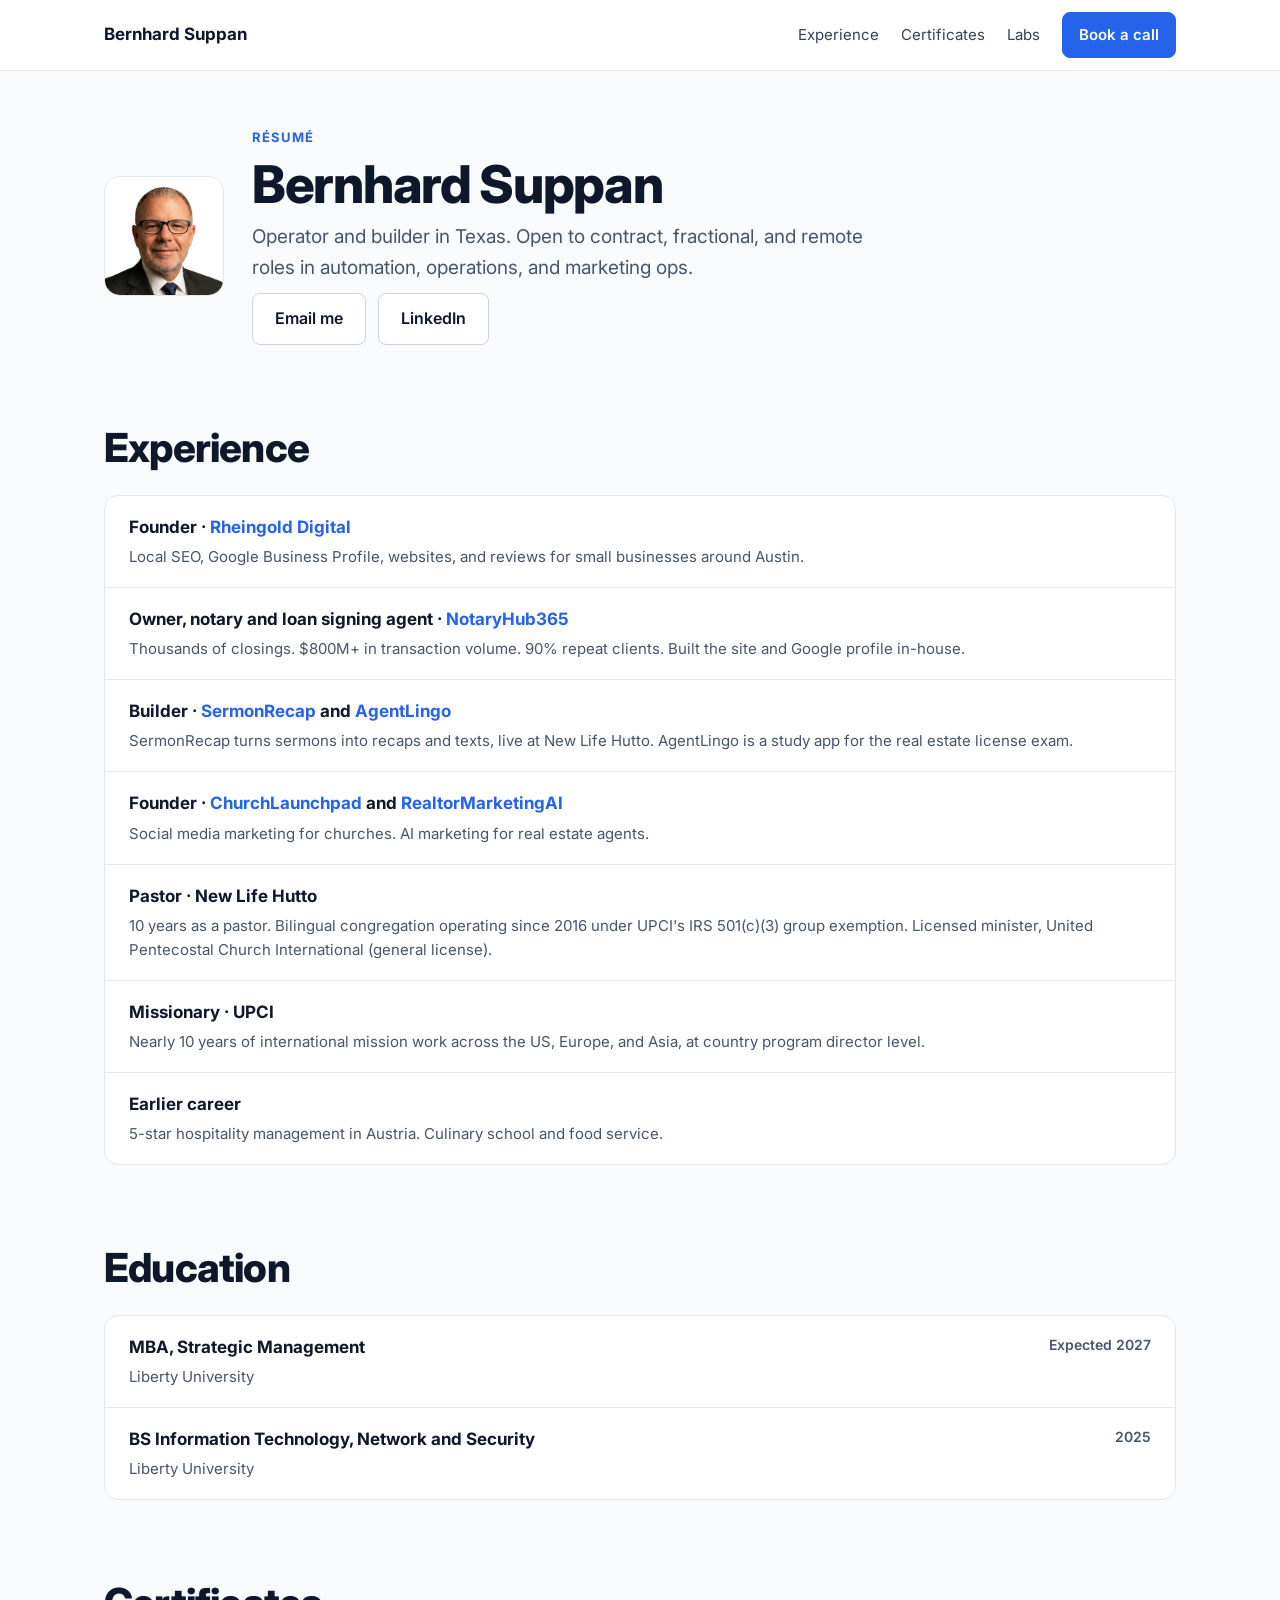
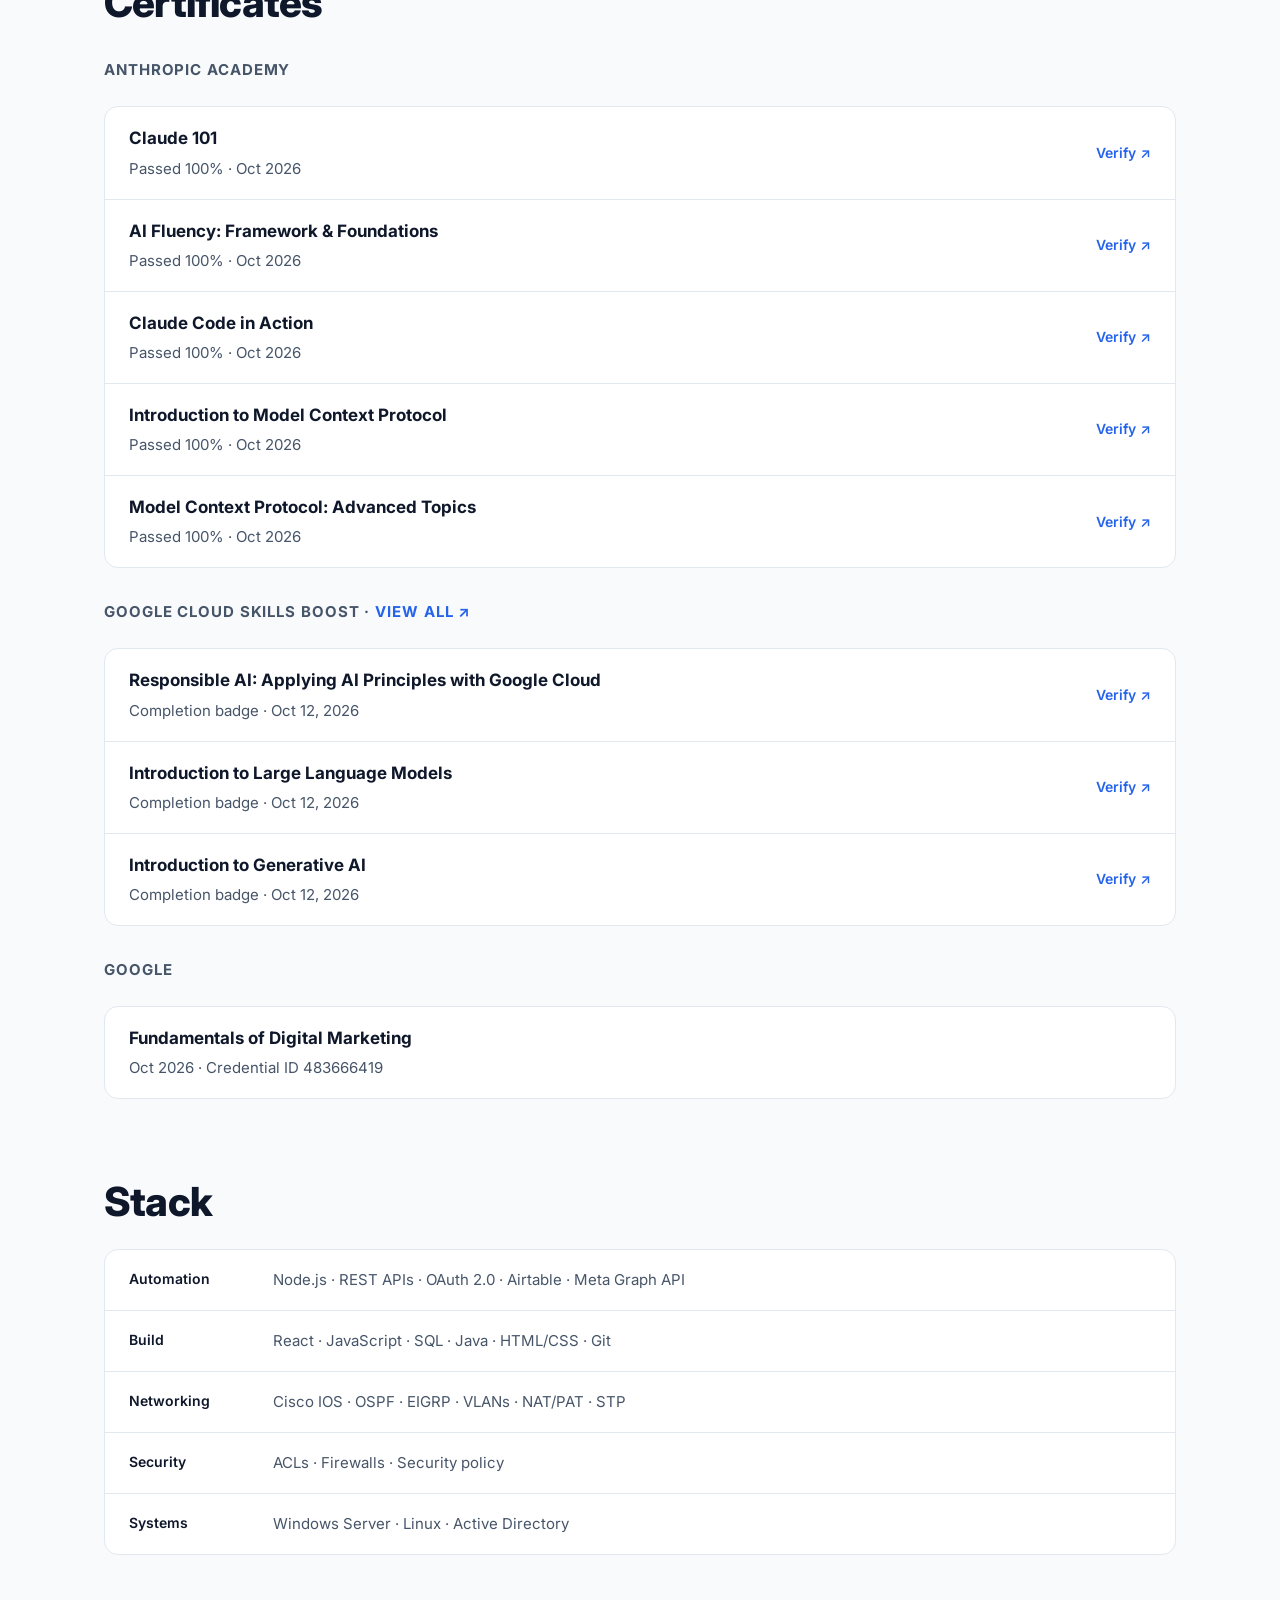
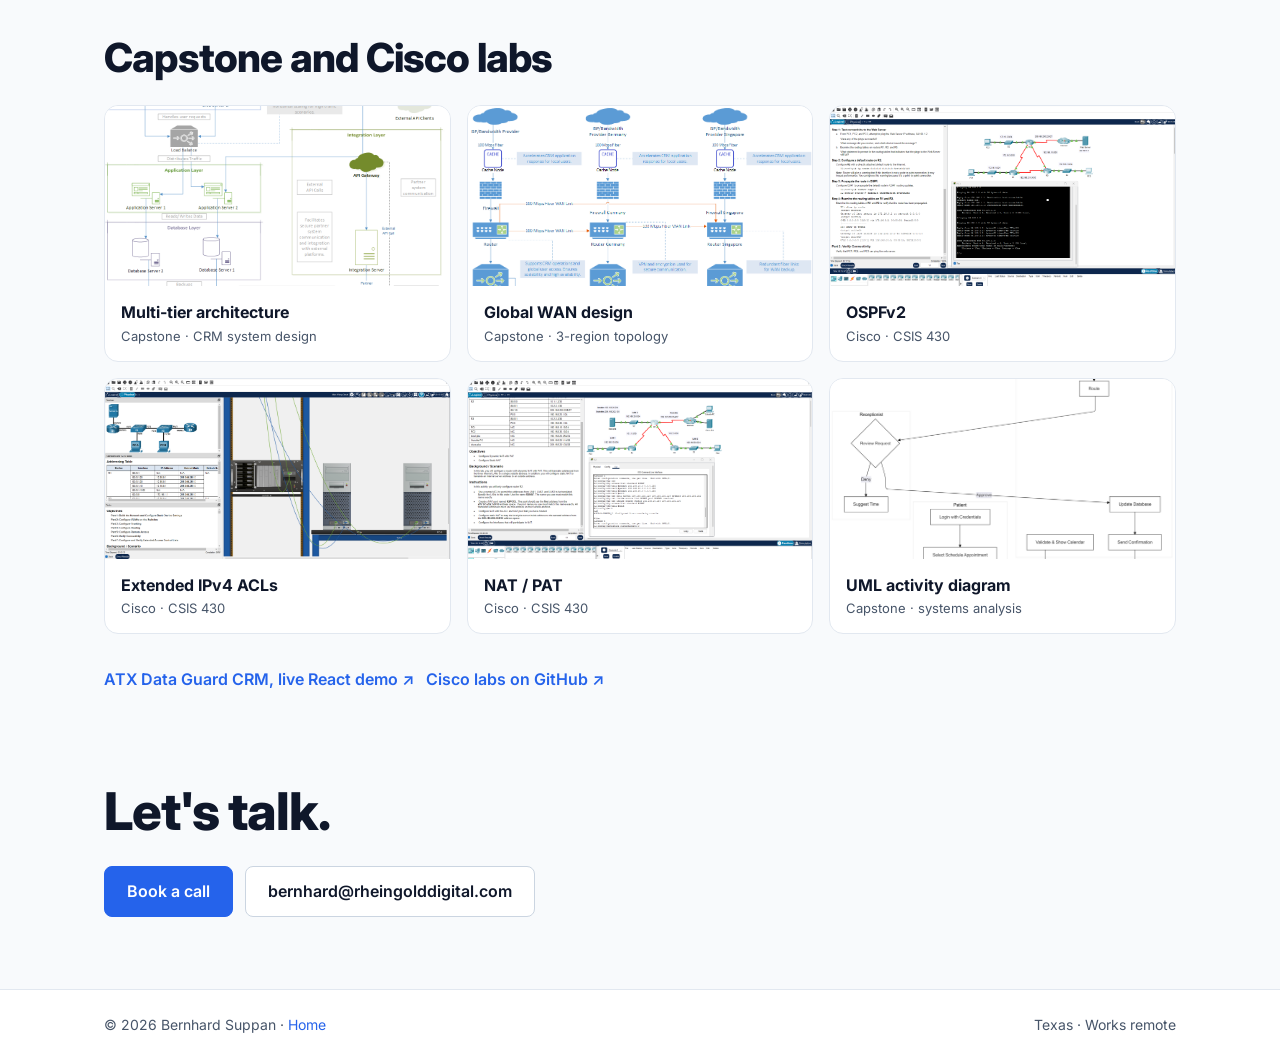
==== resume.html @ 8e3b4727 "v2: operator-first homepage, résumé page, light theme - Homepage: "Operator first. Builder second." " ====
<!DOCTYPE html>
<html lang="en">
<head>
<meta charset="UTF-8">
<meta name="viewport" content="width=device-width, initial-scale=1.0">
<title>Résumé | Bernhard Suppan</title>
<meta name="description" content="Bernhard Suppan résumé: experience, education, certificates, Cisco and capstone labs, and technical stack.">
<link rel="canonical" href="https://bernhardsuppan.com/resume.html">
<link rel="icon" href="favicon.svg" type="image/svg+xml">
<meta property="og:type" content="profile">
<meta property="og:url" content="https://bernhardsuppan.com/resume.html">
<meta property="og:title" content="Résumé | Bernhard Suppan">
<meta property="og:description" content="Experience, education, certificates, labs, and stack.">
<meta property="og:image" content="https://bernhardsuppan.com/assets/headshot.jpg">
<meta name="twitter:card" content="summary">
<link rel="preconnect" href="https://fonts.googleapis.com">
<link href="https://fonts.googleapis.com/css2?family=Inter:wght@400;500;600;700;800&display=swap" rel="stylesheet">
<link rel="stylesheet" href="site.css">
<!-- Google Analytics 4 (G-V70C5KFFZ8): fires only on the live domain, not on previews/localhost -->
<script>
(function () {
  var LIVE = ['bernhardsuppan.com','www.bernhardsuppan.com'];
  window.dataLayer = window.dataLayer || [];
  window.gtag = function () { dataLayer.push(arguments); };
  if (LIVE.indexOf(location.hostname) === -1) return;
  var s = document.createElement('script');
  s.async = true;
  s.src = 'https://www.googletagmanager.com/gtag/js?id=G-V70C5KFFZ8';
  document.head.appendChild(s);
  gtag('js', new Date());
  gtag('config', 'G-V70C5KFFZ8');
  document.addEventListener('click', function (e) {
    var a = e.target.closest && e.target.closest('a[href]');
    if (!a) return;
    var href = a.getAttribute('href') || '';
    if (href.indexOf('tel:') === 0) gtag('event', 'call_click', { link_url: href });
    else if (href.indexOf('sms:') === 0) gtag('event', 'text_click', { link_url: href });
    else if (href.indexOf('mailto:') === 0) gtag('event', 'email_click', { link_url: href });
  });
})();
</script>
</head>
<body>

<header class="top"><div class="wrap">
<a class="brand" href="/">Bernhard Suppan</a>
<nav class="nav" aria-label="Main">
<a href="#experience">Experience</a>
<a href="#certificates">Certificates</a>
<a href="#labs">Labs</a>
<a class="btn p" href="https://rheingolddigital.com/contact">Book a call</a>
</nav>
</div></header>

<main><div class="wrap">

<section class="rhead" aria-label="Summary">
<picture><source srcset="assets/headshot.webp" type="image/webp"><img src="assets/headshot.jpg" alt="Bernhard Suppan" width="640" height="640"></picture>
<div class="copy">
<p class="eyebrow">Résumé</p>
<h1>Bernhard Suppan</h1>
<p class="lead">Operator and builder in Texas. Open to contract, fractional, and remote roles in automation, operations, and marketing ops.</p>
<p class="print">bernhard@rheingolddigital.com · bernhardsuppan.com · linkedin.com/in/bernhardsuppan</p>
<div class="btns noprint">
<a class="btn" href="mailto:bernhard@rheingolddigital.com">Email me</a>
<a class="btn" href="https://www.linkedin.com/in/bernhardsuppan">LinkedIn</a>
</div>
</div>
</section>

<section id="experience" class="sec">
<h2>Experience</h2>
<div class="list">
<div class="item"><div class="what"><b>Founder · <a href="https://rheingolddigital.com/">Rheingold Digital</a></b><span>Local SEO, Google Business Profile, websites, and reviews for small businesses around Austin.</span></div></div>
<div class="item"><div class="what"><b>Owner, notary and loan signing agent · <a href="https://notaryhub365.com/">NotaryHub365</a></b><span>Thousands of closings. $800M+ in transaction volume. 90% repeat clients. Built the site and Google profile in-house.</span></div></div>
<div class="item"><div class="what"><b>Builder · <a href="https://sermonrecap.church/">SermonRecap</a> and <a href="https://agentlingo.app/">AgentLingo</a></b><span>SermonRecap turns sermons into recaps and texts, live at New Life Hutto. AgentLingo is a study app for the real estate license exam.</span></div></div>
<div class="item"><div class="what"><b>Founder · <a href="https://churchlaunchpad.org/">ChurchLaunchpad</a> and <a href="https://realtormarketingai.com/">RealtorMarketingAI</a></b><span>Social media marketing for churches. AI marketing for real estate agents.</span></div></div>
<div class="item"><div class="what"><b>Pastor · New Life Hutto</b><span>10 years as a pastor. Bilingual congregation operating since 2016 under UPCI's IRS 501(c)(3) group exemption. Licensed minister, United Pentecostal Church International (general license).</span></div></div>
<div class="item"><div class="what"><b>Missionary · UPCI</b><span>Nearly 10 years of international mission work across the US, Europe, and Asia, at country program director level.</span></div></div>
<div class="item"><div class="what"><b>Earlier career</b><span>5-star hospitality management in Austria. Culinary school and food service.</span></div></div>
</div>
</section>

<section id="education" class="sec">
<h2>Education</h2>
<div class="list">
<div class="item"><div class="what"><b>MBA, Strategic Management</b><span>Liberty University</span></div><span class="when">Expected 2027</span></div>
<div class="item"><div class="what"><b>BS Information Technology, Network and Security</b><span>Liberty University</span></div><span class="when">2025</span></div>
</div>
</section>

<section id="certificates" class="sec">
<h2>Certificates</h2>
<h3 class="grp">Anthropic Academy</h3>
<div class="list">
<div class="item"><div class="what"><b>Claude 101</b><span>Passed 100% · Oct 2026</span></div><a class="vf noprint" href="https://verify.skilljar.com/c/3dv4jkt984a2">Verify ↗</a></div>
<div class="item"><div class="what"><b>AI Fluency: Framework &amp; Foundations</b><span>Passed 100% · Oct 2026</span></div><a class="vf noprint" href="https://academy.claude.com/verify/4eb1d12a921b70a8415e87278ca25619">Verify ↗</a></div>
<div class="item"><div class="what"><b>Claude Code in Action</b><span>Passed 100% · Oct 2026</span></div><a class="vf noprint" href="https://academy.claude.com/verify/f83b4004936eb5883d4b7469997f448d">Verify ↗</a></div>
<div class="item"><div class="what"><b>Introduction to Model Context Protocol</b><span>Passed 100% · Oct 2026</span></div><a class="vf noprint" href="https://academy.claude.com/verify/8bc126b3c636fe4b3e0284db522e80e6">Verify ↗</a></div>
<div class="item"><div class="what"><b>Model Context Protocol: Advanced Topics</b><span>Passed 100% · Oct 2026</span></div><a class="vf noprint" href="https://academy.claude.com/verify/62d82185ee038b88aa3bcbc15c853c36">Verify ↗</a></div>
</div>
<h3 class="grp">Google Cloud Skills Boost · <a class="noprint" href="https://www.skills.google/public_profiles/6789182f-9c75-49cd-b3df-f62cb9f403fa">View all ↗</a></h3>
<div class="list">
<div class="item"><div class="what"><b>Responsible AI: Applying AI Principles with Google Cloud</b><span>Completion badge · Oct 12, 2026</span></div><a class="vf noprint" href="https://www.skills.google/public_profiles/6789182f-9c75-49cd-b3df-f62cb9f403fa/badges/28826274">Verify ↗</a></div>
<div class="item"><div class="what"><b>Introduction to Large Language Models</b><span>Completion badge · Oct 12, 2026</span></div><a class="vf noprint" href="https://www.skills.google/public_profiles/6789182f-9c75-49cd-b3df-f62cb9f403fa/badges/28826271">Verify ↗</a></div>
<div class="item"><div class="what"><b>Introduction to Generative AI</b><span>Completion badge · Oct 12, 2026</span></div><a class="vf noprint" href="https://www.skills.google/public_profiles/6789182f-9c75-49cd-b3df-f62cb9f403fa/badges/28826254">Verify ↗</a></div>
</div>
<h3 class="grp">Google</h3>
<div class="list">
<div class="item"><div class="what"><b>Fundamentals of Digital Marketing</b><span>Oct 2026 · Credential ID 483666419</span></div></div>
</div>
</section>

<section id="stack" class="sec skills">
<h2>Stack</h2>
<div class="list">
<div class="item"><span class="when">Automation</span><div class="what"><span>Node.js · REST APIs · OAuth 2.0 · Airtable · Meta Graph API</span></div></div>
<div class="item"><span class="when">Build</span><div class="what"><span>React · JavaScript · SQL · Java · HTML/CSS · Git</span></div></div>
<div class="item"><span class="when">Networking</span><div class="what"><span>Cisco IOS · OSPF · EIGRP · VLANs · NAT/PAT · STP</span></div></div>
<div class="item"><span class="when">Security</span><div class="what"><span>ACLs · Firewalls · Security policy</span></div></div>
<div class="item"><span class="when">Systems</span><div class="what"><span>Windows Server · Linux · Active Directory</span></div></div>
</div>
</section>

<section id="labs" class="sec noprint">
<h2>Capstone and Cisco labs</h2>
<div class="labs">
<figure class="lab"><img src="assets/n-tier-architecture.png" alt="Multi-tier architecture" loading="lazy"><figcaption><b>Multi-tier architecture</b><span>Capstone · CRM system design</span></figcaption></figure>
<figure class="lab"><img src="assets/distributed-network.png" alt="Global WAN design" loading="lazy"><figcaption><b>Global WAN design</b><span>Capstone · 3-region topology</span></figcaption></figure>
<figure class="lab"><img src="assets/ospfv2-lab.png" alt="OSPFv2" loading="lazy"><figcaption><b>OSPFv2</b><span>Cisco · CSIS 430</span></figcaption></figure>
<figure class="lab"><img src="assets/acl-config.png" alt="Extended IPv4 ACLs" loading="lazy"><figcaption><b>Extended IPv4 ACLs</b><span>Cisco · CSIS 430</span></figcaption></figure>
<figure class="lab"><img src="assets/nat-ipv4.png" alt="NAT / PAT" loading="lazy"><figcaption><b>NAT / PAT</b><span>Cisco · CSIS 430</span></figcaption></figure>
<figure class="lab"><img src="assets/activity-diagram.png" alt="UML activity diagram" loading="lazy"><figcaption><b>UML activity diagram</b><span>Capstone · systems analysis</span></figcaption></figure>
</div>
<div class="btns">
<a class="more" href="https://rheingold777.github.io/atx-crm-demo/">ATX Data Guard CRM, live React demo ↗</a>
<a class="more" href="https://github.com/Rheingold777/cisco-networking-labs">Cisco labs on GitHub ↗</a>
</div>
</section>

<section class="contact sec">
<h2>Let's talk.</h2>
<div class="btns">
<a class="btn p" href="https://rheingolddigital.com/contact">Book a call</a>
<a class="btn" href="mailto:bernhard@rheingolddigital.com">bernhard@rheingolddigital.com</a>
</div>
</section>

</div></main>

<footer><div class="wrap">
<span>© 2026 Bernhard Suppan · <a href="/">Home</a></span>
<span>Texas · Works remote</span>
</div></footer>
</body>
</html>
---- site.css ----
:root{--bg:#F8FAFC;--card:#FFFFFF;--tx:#0F172A;--mute:#475569;--line:#E2E8F0;--line2:#CBD5E1;--ac:#2563EB;--ac2:#1D4ED8;--soft:#F1F5F9;--dark:#0F172A}
*{box-sizing:border-box;margin:0;padding:0}
html{scroll-behavior:smooth}
body{background:var(--bg);color:var(--tx);font:16px/1.6 Inter,-apple-system,"Segoe UI",Roboto,sans-serif;-webkit-font-smoothing:antialiased}
a{color:var(--ac);text-decoration:none}a:hover{color:var(--ac2)}
img{max-width:100%;display:block}
.wrap{max-width:1120px;margin:0 auto;padding:0 24px}
.top{background:var(--card);border-bottom:1px solid var(--line);position:sticky;top:0;z-index:10}
.top .wrap{display:flex;flex-wrap:wrap;gap:12px 24px;align-items:center;justify-content:space-between;padding-top:12px;padding-bottom:12px}
.brand{font-weight:700;font-size:17px;color:var(--tx)}
.nav{display:flex;flex-wrap:wrap;gap:8px 22px;align-items:center;font-size:15px}
.nav a{color:#334155}.nav a:hover{color:var(--ac)}
.btn{display:inline-flex;align-items:center;justify-content:center;min-height:48px;padding:12px 22px;border-radius:8px;font-weight:600;font-size:16px;border:1px solid var(--line2);background:var(--card);color:var(--tx);text-align:center}
.btn:hover{border-color:var(--ac);color:var(--tx)}
.btn.p{background:var(--ac);border-color:var(--ac);color:#fff}.btn.p:hover{background:var(--ac2);color:#fff}
.nav .btn{min-height:44px;padding:10px 16px;font-size:15px}
.nav .btn.p{color:#fff}
.btns{display:flex;flex-wrap:wrap;gap:12px}
.eyebrow{font-size:13px;font-weight:700;letter-spacing:.08em;text-transform:uppercase;color:var(--ac)}
h1{font-size:clamp(40px,6vw,68px);line-height:1.05;font-weight:800;letter-spacing:-.025em}
h1 span{display:block}h1 .ac{color:var(--ac)}
h2{font-size:clamp(28px,3.6vw,40px);line-height:1.15;font-weight:800;letter-spacing:-.02em}
.lead{font-size:19px;color:var(--mute);max-width:620px}
.hero{display:flex;flex-wrap:wrap;gap:48px;align-items:center;padding:72px 0 56px}
.hero .copy{flex:999 1 520px;min-width:0;display:flex;flex-direction:column;gap:22px}
.hero picture img{width:280px;height:280px;border-radius:20px;object-fit:cover;border:1px solid var(--line);box-shadow:0 10px 30px rgba(15,23,42,.08)}
.stats{background:var(--card);border-top:1px solid var(--line);border-bottom:1px solid var(--line)}
.stats .wrap{display:flex;flex-wrap:wrap;gap:24px;padding-top:32px;padding-bottom:32px}
.stat{flex:1 1 200px;display:flex;flex-direction:column;gap:2px}
.stat b{font-size:32px;font-weight:800;letter-spacing:-.02em}.stat span{font-size:14px;color:var(--mute)}
section{padding:72px 0 8px}
.sec{display:flex;flex-direction:column;gap:24px}
.row{display:flex;flex-wrap:wrap;gap:20px}
.card{background:var(--card);border:1px solid var(--line);border-radius:14px;padding:28px;display:flex;flex-direction:column;gap:12px;flex:1 1 300px;min-width:0}
.card.big{flex:2 1 420px;padding:32px}
.card h3{font-size:20px;font-weight:800}
.card .big-t{font-size:22px;font-weight:800}
.card p{color:var(--mute);font-size:16px}
.card .res{font-size:17px;font-weight:700;color:var(--ac)}
.tag{align-self:flex-start;font-size:12px;font-weight:700;letter-spacing:.06em;text-transform:uppercase;color:#334155;background:var(--soft);padding:6px 10px;border-radius:999px}
.more{font-weight:600;min-height:44px;display:inline-flex;align-items:center;align-self:flex-start}
.dark{background:var(--dark);color:#F8FAFC;border-radius:18px;padding:40px 32px;display:flex;flex-direction:column;gap:20px}
.dark .eyebrow{color:#93C5FD}.dark p{color:#CBD5E1;max-width:680px}
.pills{display:flex;flex-wrap:wrap;gap:10px}
.pills span{font-size:15px;font-weight:600;border:1px solid #334155;padding:8px 14px;border-radius:999px}
.dark .btn{background:#fff;color:var(--tx);border-color:#fff}
.dark .btn.o{background:transparent;color:#F8FAFC;border-color:#475569}
.dark .more{color:#93C5FD}
.contact{padding:72px 0}
.contact h2{font-size:clamp(32px,4.4vw,52px)}
footer{border-top:1px solid var(--line);background:var(--card)}
footer .wrap{display:flex;flex-wrap:wrap;gap:12px;justify-content:space-between;padding-top:24px;padding-bottom:24px;font-size:14px;color:var(--mute)}
/* resume page */
.rhead{padding:56px 0 8px;display:flex;flex-wrap:wrap;gap:28px;align-items:center}
.rhead picture img{width:120px;height:120px;border-radius:16px;object-fit:cover;border:1px solid var(--line)}
.rhead .copy{flex:1 1 420px;display:flex;flex-direction:column;gap:10px}
.rhead h1{font-size:clamp(34px,5vw,52px)}
.list{background:var(--card);border:1px solid var(--line);border-radius:14px;overflow:hidden}
.item{display:flex;flex-wrap:wrap;gap:4px 24px;padding:18px 24px;border-top:1px solid var(--line)}
.item:first-child{border-top:0}
.item .what{flex:1 1 320px;min-width:0;display:flex;flex-direction:column;gap:4px}
.item b{font-size:17px}.item .what span{color:var(--mute);font-size:15px}
.item .when{flex:0 0 auto;color:var(--mute);font-size:14px;font-weight:600}
.item a.vf{font-size:14px;font-weight:600;align-self:center}
h3.grp{font-size:15px;font-weight:700;color:var(--mute);text-transform:uppercase;letter-spacing:.06em;margin-top:8px}
.labs{display:grid;grid-template-columns:repeat(auto-fit,minmax(min(100%,300px),1fr));gap:16px}
.lab{background:var(--card);border:1px solid var(--line);border-radius:14px;overflow:hidden}
.lab img{width:100%;height:180px;object-fit:cover;background:#fff}
.lab figcaption{padding:14px 16px;display:flex;flex-direction:column}.lab figcaption span{font-size:13px;color:var(--mute)}
.skills .item .when{flex:0 0 120px;color:var(--tx)}
.print{display:none}
@media(max-width:640px){.hero{padding:40px 0 40px;gap:28px}.hero picture{order:-1}.hero picture img{width:140px;height:140px}.nav a:not(.btn){display:none}section{padding:56px 0 8px}.dark{padding:32px 22px}.card,.card.big{padding:22px}.btns .btn{flex:1 1 100%}}
@media print{.top,.contact,footer,.noprint{display:none}body{background:#fff}.list,.lab{border-color:#ccc}section{padding:20px 0 0}.labs{display:none}.print{display:block}}
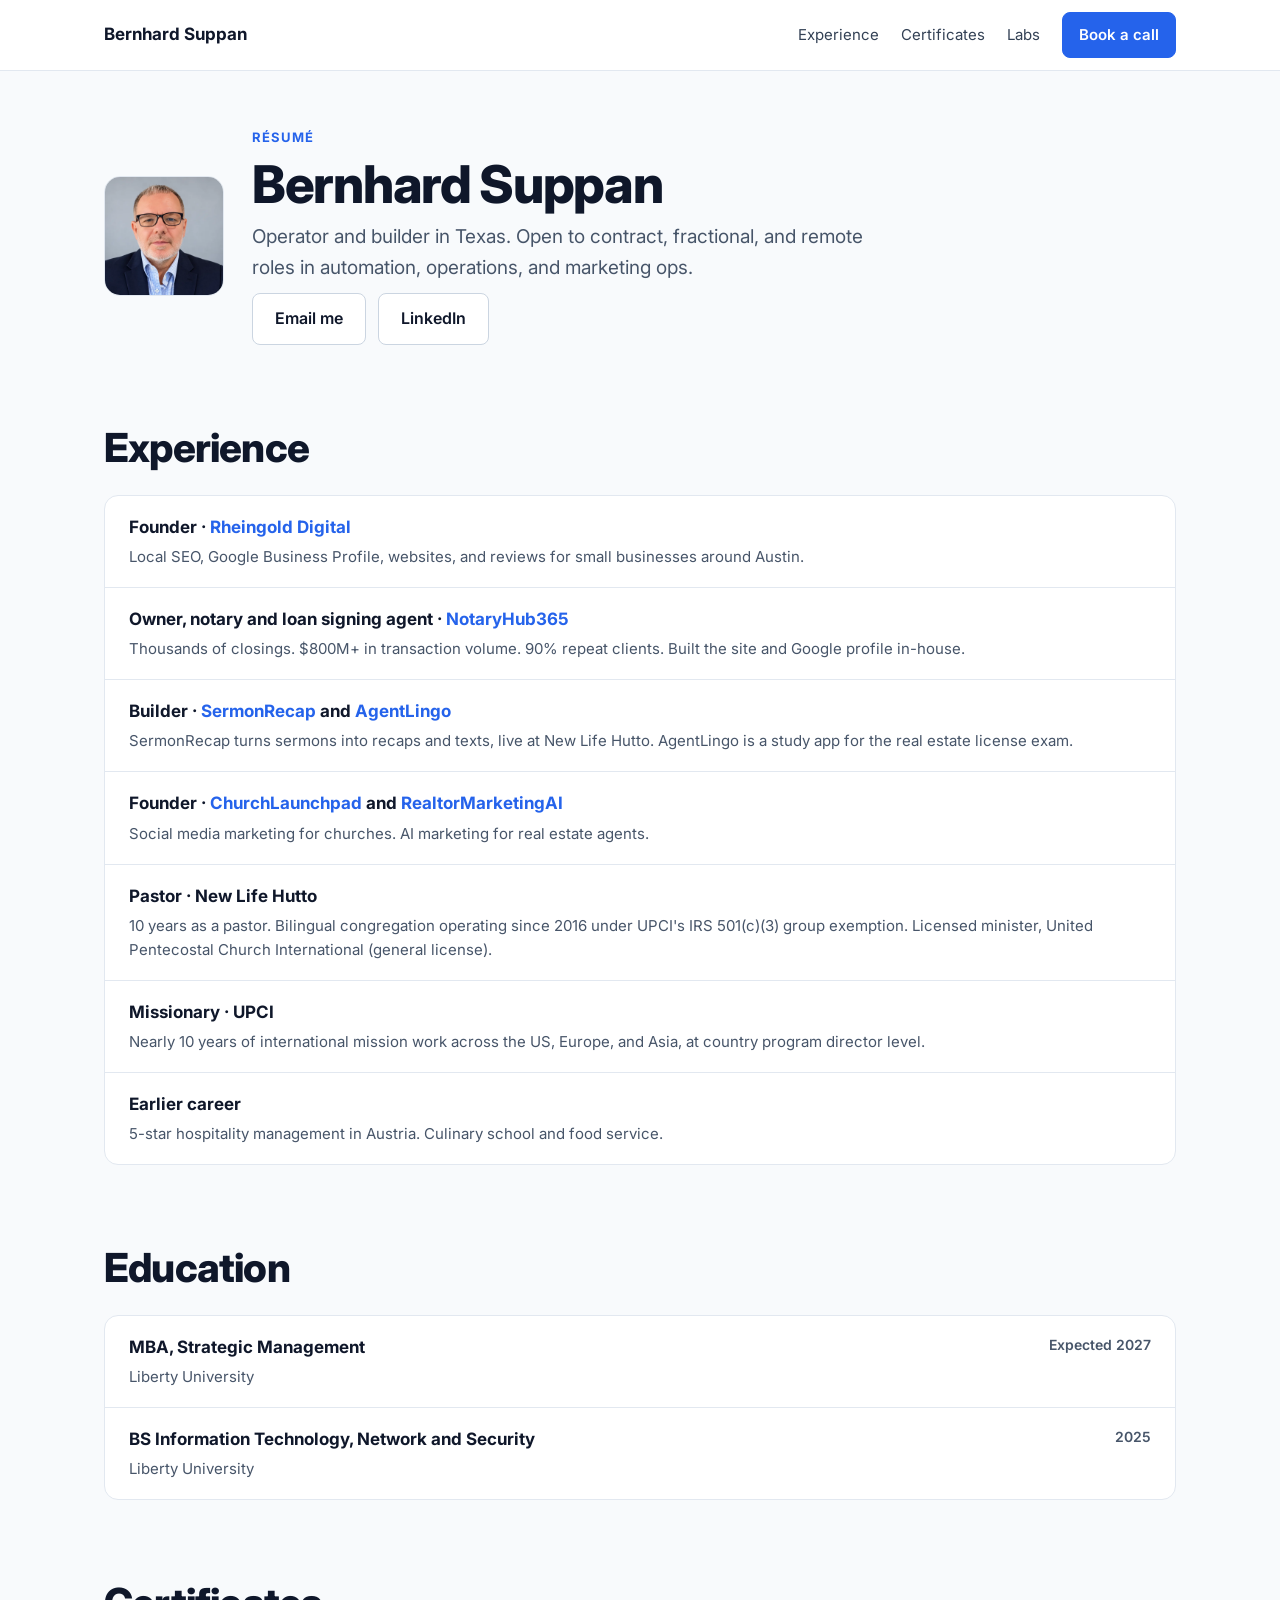
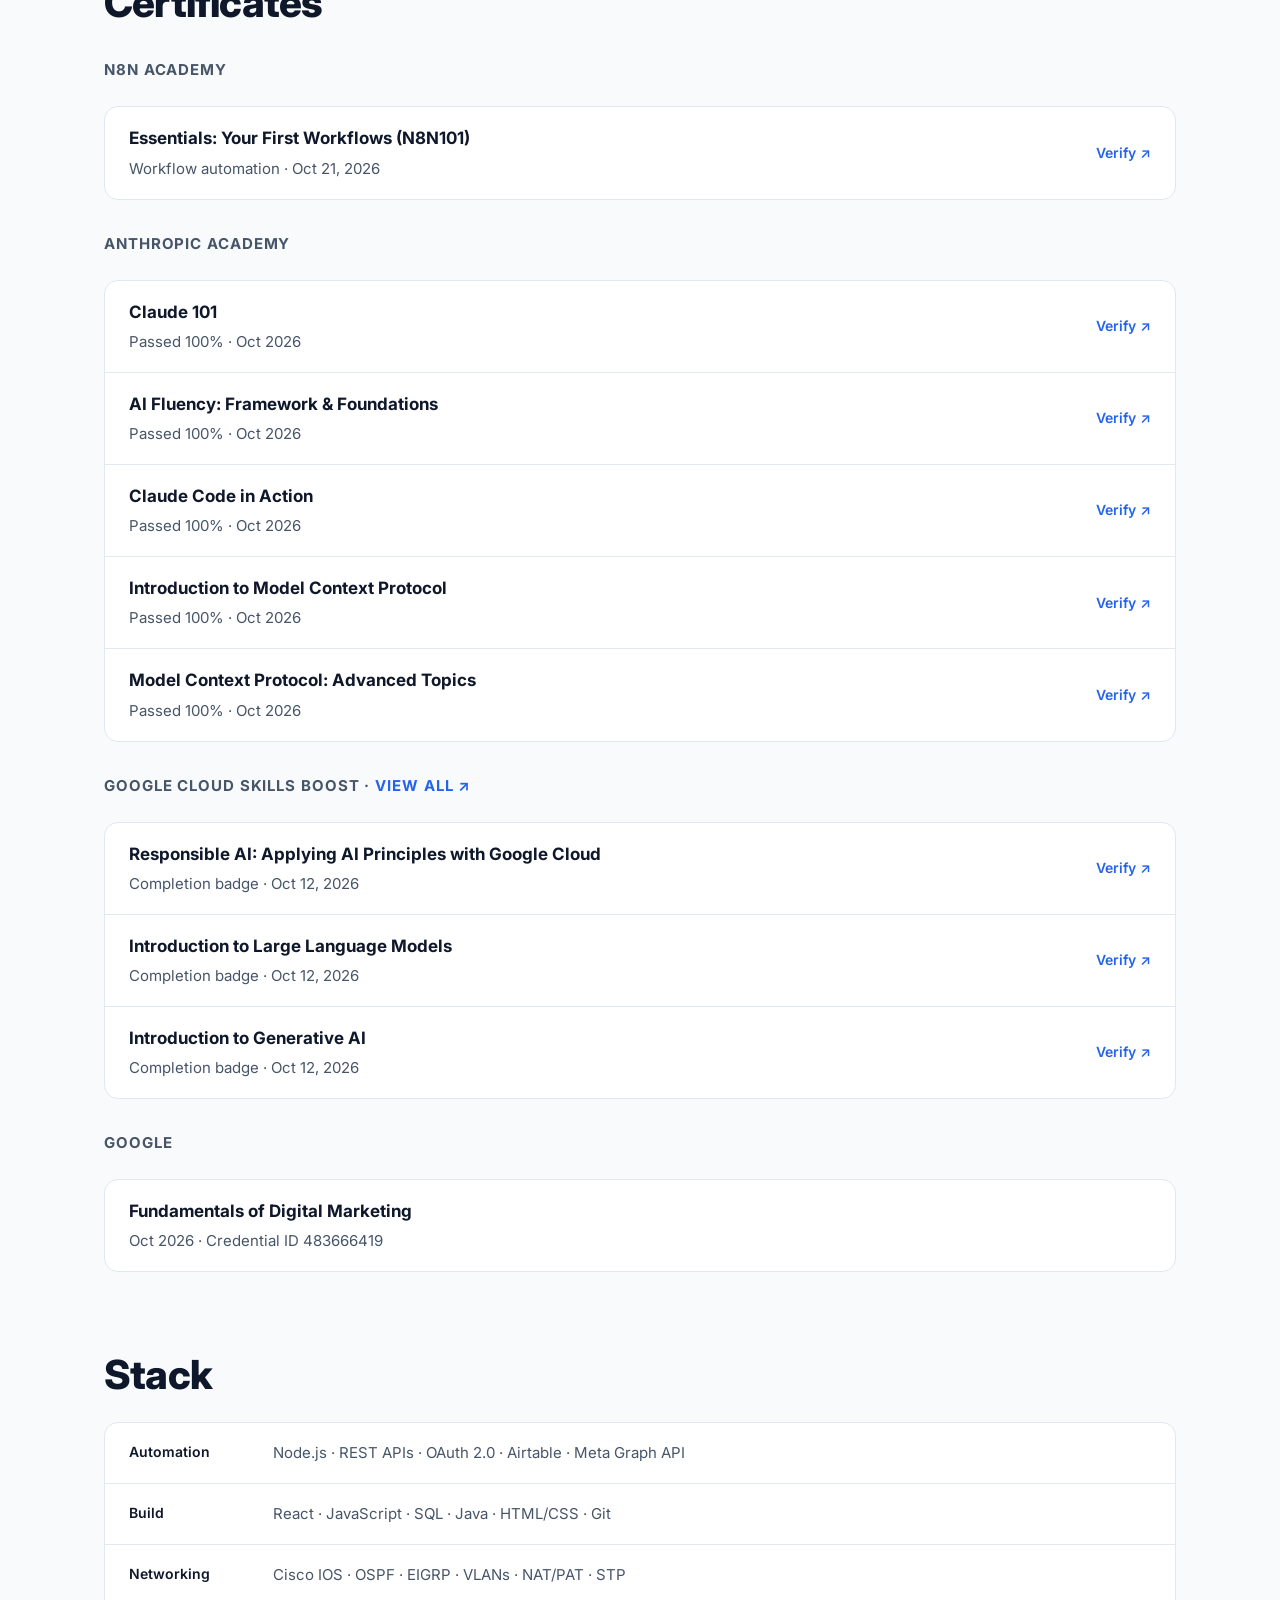
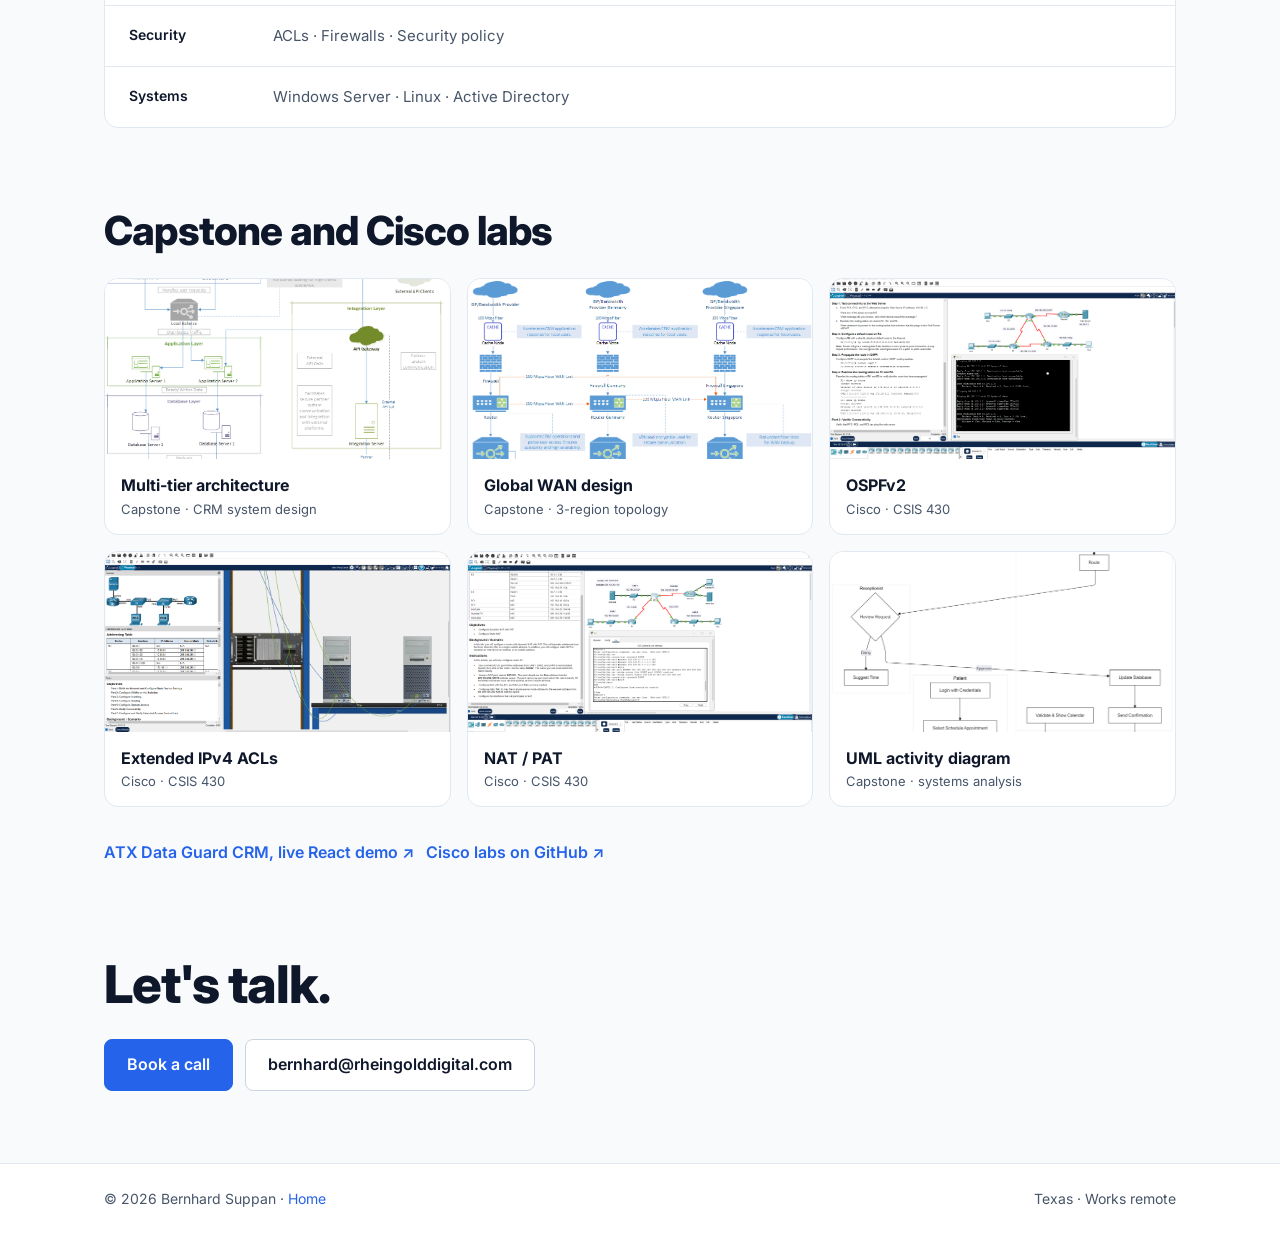
==== commit 10b0890c: "Add n8n Academy certificate (N8N101) to résumé Co-Authored-By: Claude Opus 5.5 <noreply@anthropic.co" ====
--- a/resume.html
+++ b/resume.html
@@ -91,6 +91,10 @@
 
 <section id="certificates" class="sec">
 <h2>Certificates</h2>
+<h3 class="grp">n8n Academy</h3>
+<div class="list">
+<div class="item"><div class="what"><b>Essentials: Your First Workflows (N8N101)</b><span>Workflow automation · Oct 21, 2026</span></div><a class="vf noprint" href="https://learn.n8n.io/certificates/46a1b34488364c549dd7f6780900d7b6">Verify ↗</a></div>
+</div>
 <h3 class="grp">Anthropic Academy</h3>
 <div class="list">
 <div class="item"><div class="what"><b>Claude 101</b><span>Passed 100% · Oct 2026</span></div><a class="vf noprint" href="https://verify.skilljar.com/c/3dv4jkt984a2">Verify ↗</a></div>
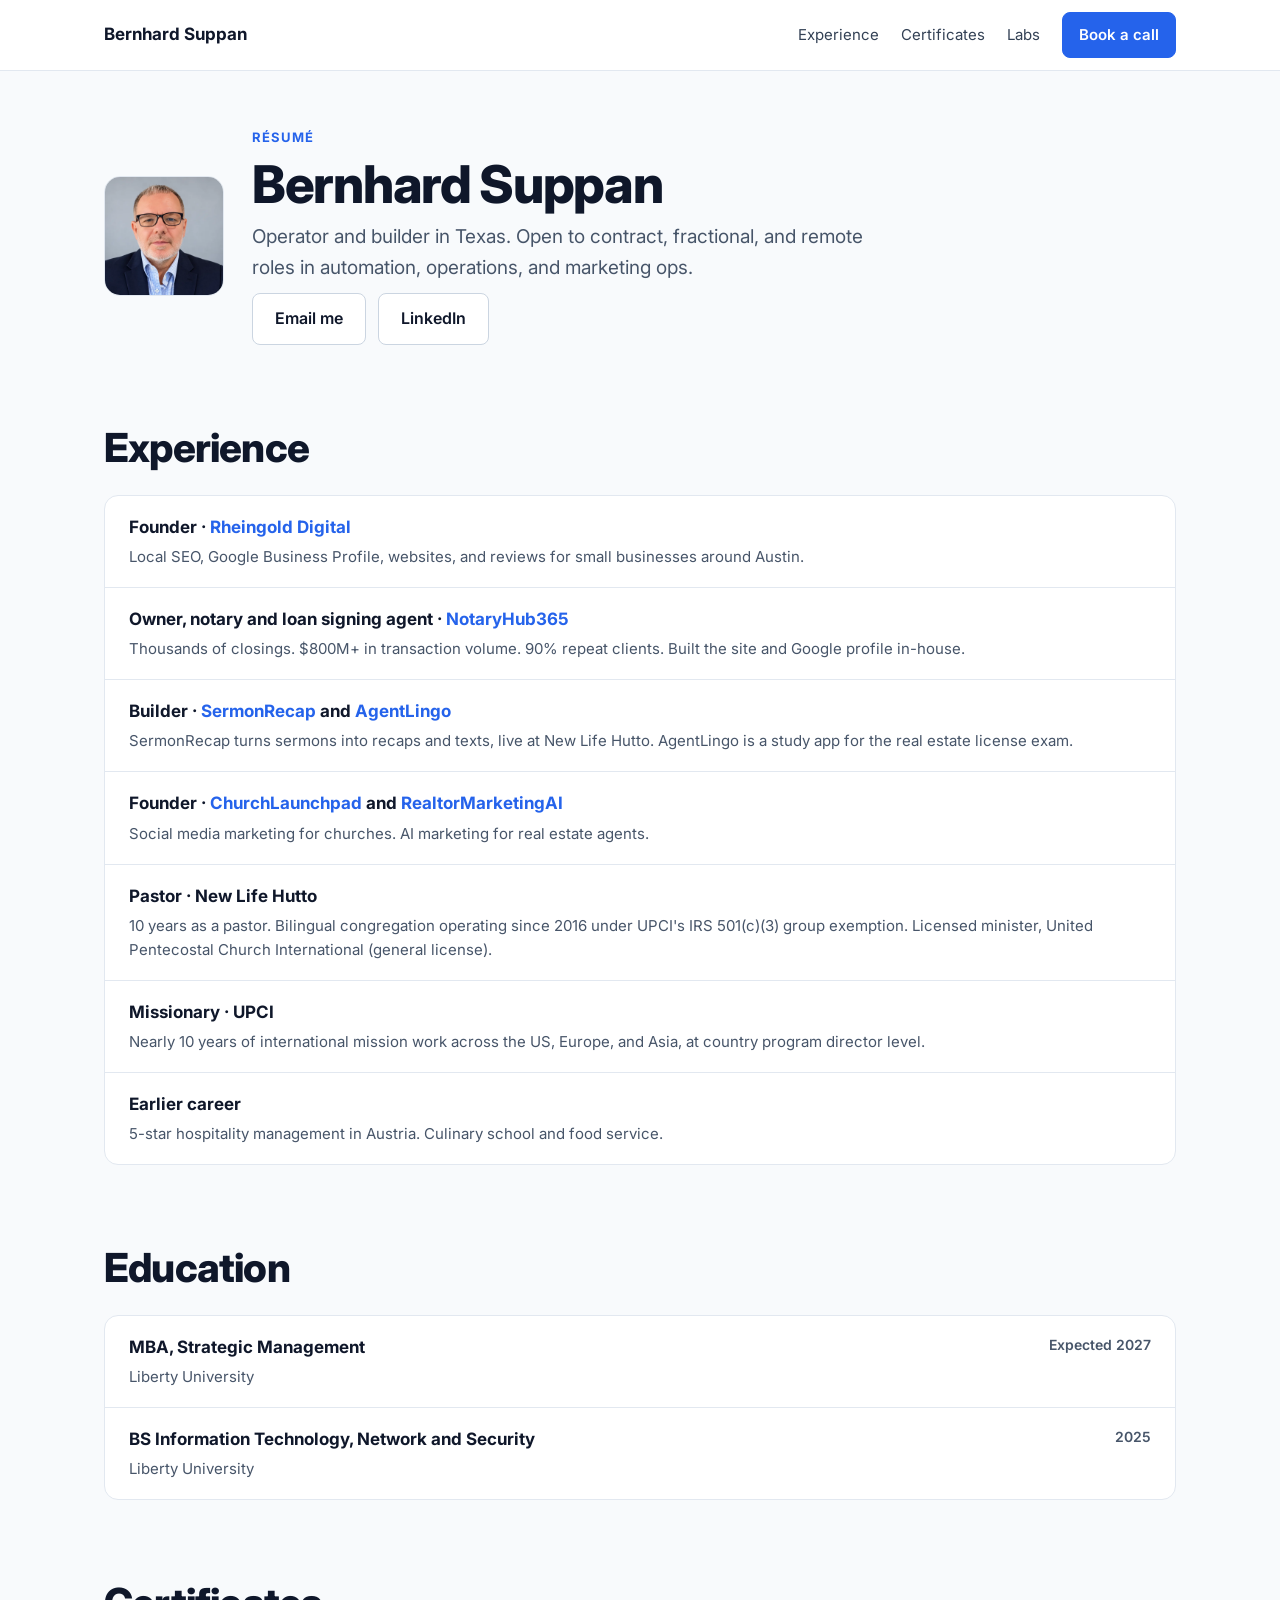
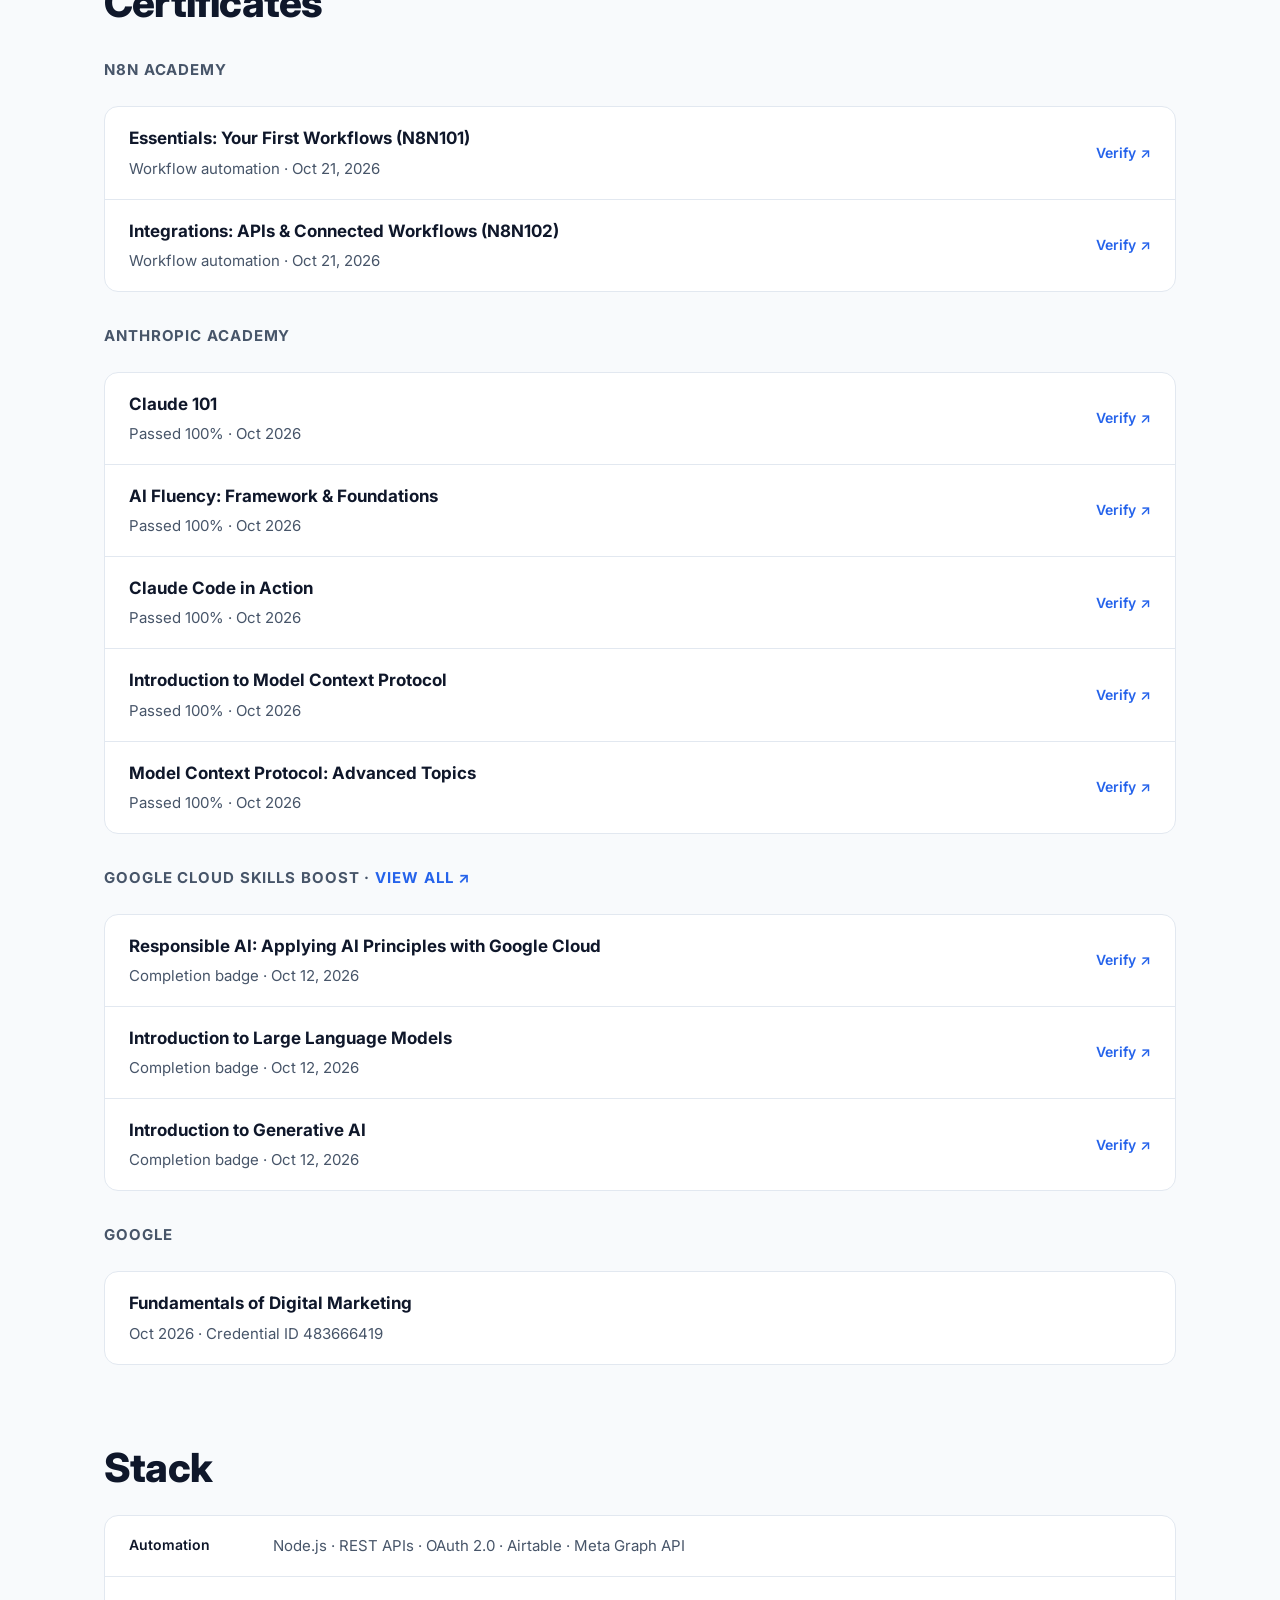
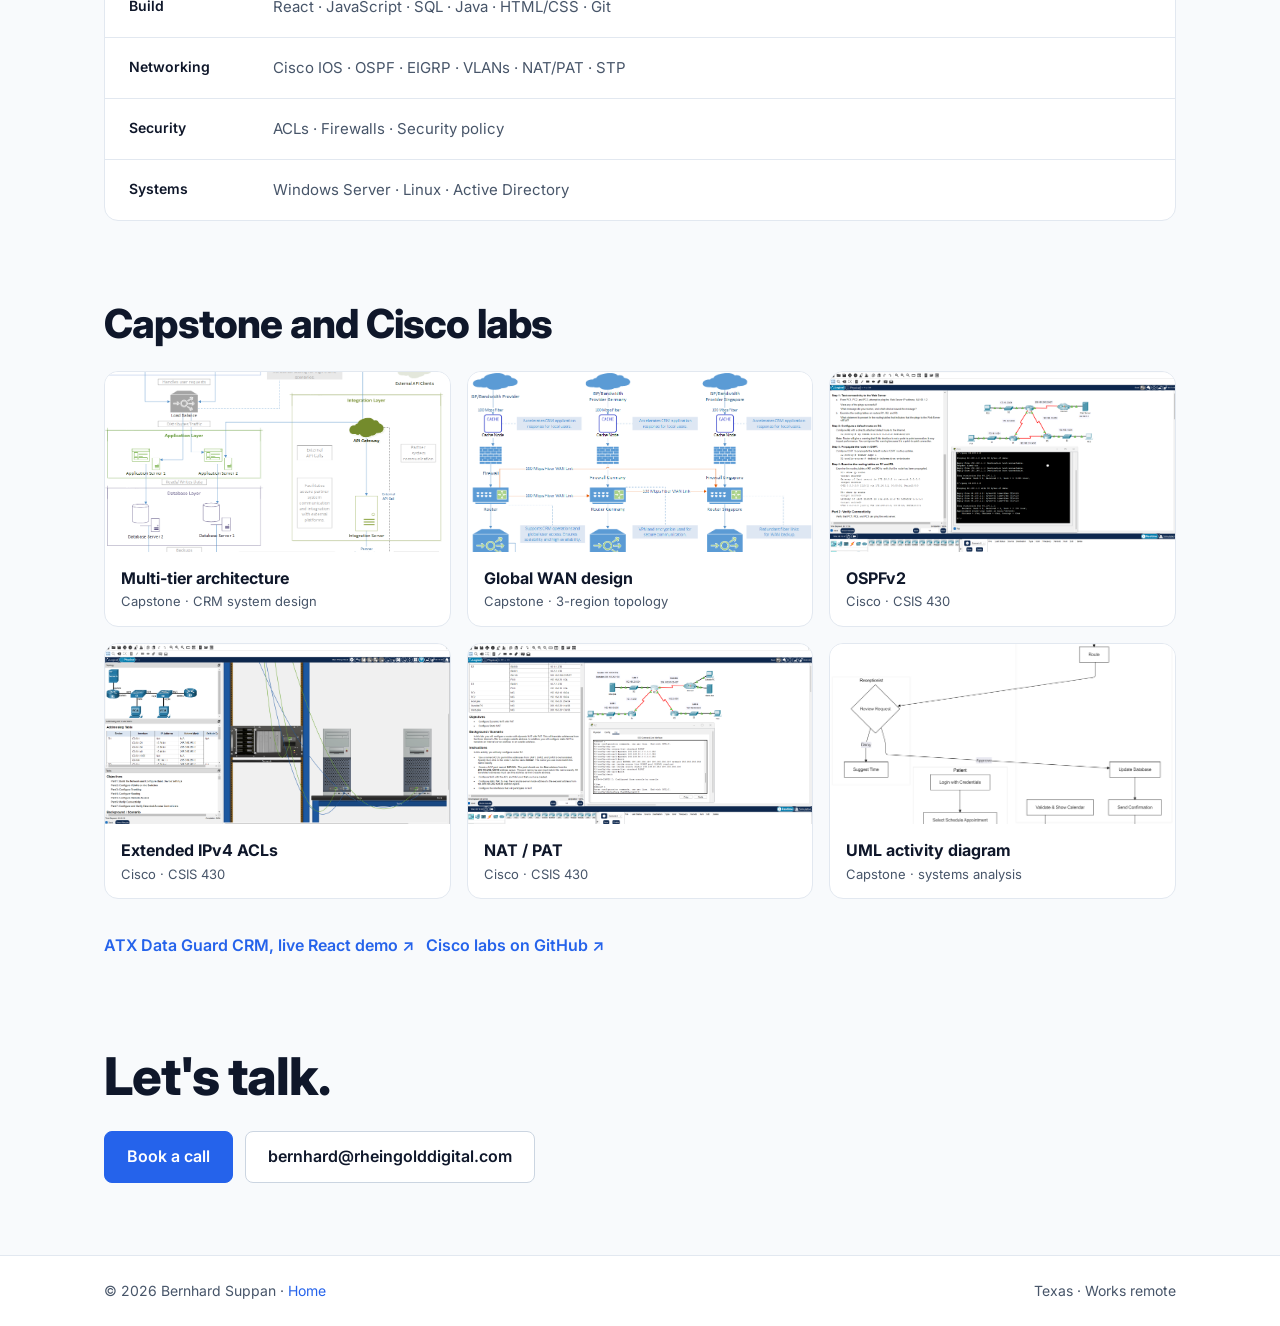
==== commit a516724f: "Add n8n Academy certificate (N8N102) to résumé Co-Authored-By: Claude Opus 5.5 <noreply@anthropic.co" ====
--- a/resume.html
+++ b/resume.html
@@ -94,6 +94,7 @@
 <h3 class="grp">n8n Academy</h3>
 <div class="list">
 <div class="item"><div class="what"><b>Essentials: Your First Workflows (N8N101)</b><span>Workflow automation · Oct 21, 2026</span></div><a class="vf noprint" href="https://learn.n8n.io/certificates/46a1b34488364c549dd7f6780900d7b6">Verify ↗</a></div>
+<div class="item"><div class="what"><b>Integrations: APIs &amp; Connected Workflows (N8N102)</b><span>Workflow automation · Oct 21, 2026</span></div><a class="vf noprint" href="https://learn.n8n.io/certificates/8546677f58e34935ae199342fce291b9">Verify ↗</a></div>
 </div>
 <h3 class="grp">Anthropic Academy</h3>
 <div class="list">
